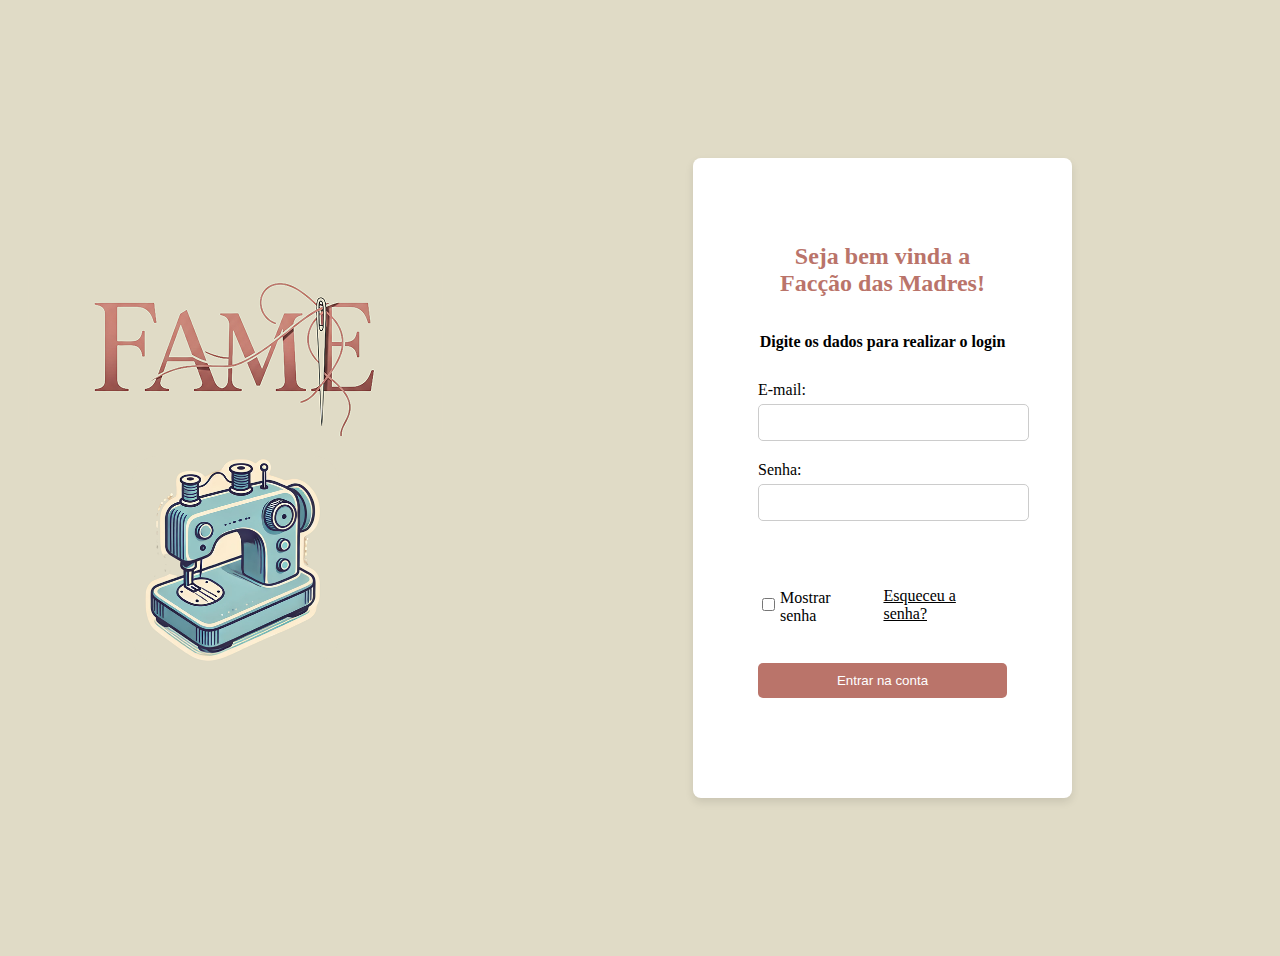
==== index.html @ cc5d02c4 "Inicializando a tela inicial(login) e adicionando a pasta de imagens" ====
<!DOCTYPE html>
<html lang="pt-br">
<head>
    <meta charset="UTF-8">
    <meta name="viewport" content="width=device-width, initial-scale=1.0">
    <link rel="stylesheet" href="https://cdnjs.cloudflare.com/ajax/libs/font-awesome/6.5.1/css/all.min.css">
    <link rel="stylesheet" href="/styles/style.css">
    <title>login</title>
</head>
<body>
    <div class="container">
    <div class="home-login">
        <img src="/imagens/logo.png" alt="">
        <img src="/imagens/imagem1.png" alt="" class="imagemMaquina">
    </div>

    <div class="login-form">
        <form action="#" class="forms">
           <h2 class="titulo-form">Seja bem vinda a Facção das Madres!</h2>
           <p class="texto">Digite os dados para realizar o login</p>

           <label for="email" class="email">E-mail:</label>
           <input type="text" name="email" id="email">

           <label for="senha">Senha:</label>
           <input type="password" name="senha" id="senha">

           <div class="senha-opcoes">
            <input type="checkbox" name="senhaMostrar" id="senhaMostrar">
            <label for="senhaMostrar">Mostrar senha</label>
            <p class="esqueceu">Esqueceu a senha?</p>
        </div>
        

           <button type="submit">Entrar na conta</button>
        </form>
    </div>
</div>
</body>
</html>
---- styles/style.css ----
:root{
    --cor-fundo: #E0DBC6;
    --cor-botao-costureira: #FFE492;
    --cor-botao-contratante: #BA746A;
    --cor-titulo: #BA746A;
    --cor-botao-inscrever: #4F9CF9;
    --cor-texto-botao-costureira: #1D1D1D;
    --cor-texto: #fff;
}

body{
    background-color: var(--cor-fundo);
}

.container {
    display: flex;
    justify-content: space-around;
    align-items: center;
    height: 100vh;
    padding: 20px;
}

.home-login {
    display: flex;
    flex-direction: column;
    align-items: center;
    flex: 1;
    margin-right: 250px;
}

.home-login .logo{
    width: 60%;
}

.home-login .imagemMaquina{
    object-fit: cover;
    width: 50%; 
    height: auto; 
    margin: 20px;
}

.login-form {
    display: flex;
    flex-direction: column;
    align-items: center;
    flex: 1;
    height: 75vh;
    background-color: var(--cor-texto);
    padding: 20px;
    box-shadow: 0 4px 8px rgba(0, 0, 0, 0.1); 
    max-width: 400px; 
    max-height: 600px; 
    margin: auto; 
    border-radius: 8px;
    margin-right: 180px;
}

.forms {
    margin: 45px;
    display: flex;
    flex-direction: column;
}

.titulo-form {
    margin-bottom: 20px;
    text-align: center;
}

.texto {
    margin-bottom: 20px;
    text-align: center;
    font-weight: 600;
}

label {
    margin: 10px 0 5px 0;
}

.titulo-form{
    color: var(--cor-titulo);
}

input[type="text"], input[type="password"] {
    padding: 10px;
    margin-bottom: 10px;
    width: 100%;
    max-width: 300px;
    border: 1px solid #ccc;
    border-radius: 5px;
}

button {
    padding: 10px 20px;
    border: none;
    background-color: var(--cor-titulo);
    color: var(--cor-texto);
    border-radius: 5px;
    cursor: pointer;
    transition: background-color 0.3s;
}


.senha-opcoes {
    display: flex;
    align-items: center;
    justify-content: space-between;
    width: 100%;
    margin-top: 16px;
}

.senha-opcoes input[type="checkbox"] {
    margin-right: 5px; 
}

.senha-opcoes label {
    margin-right: auto; 
}


.senha-opcoes .esqueceu {
    margin: 40px;
    cursor: pointer;
    text-decoration:underline;
    
}
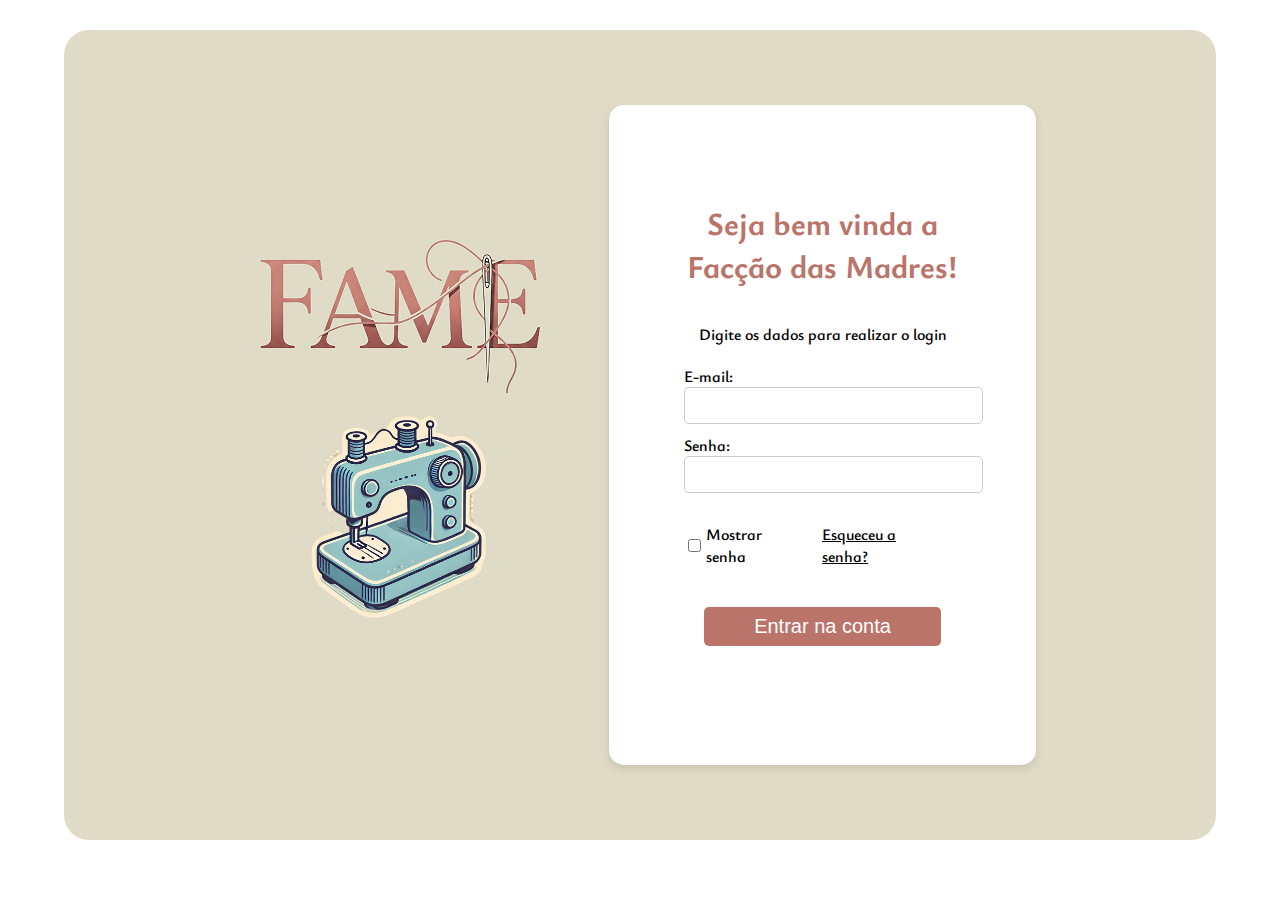
==== commit b29984ac: "Adicinei a responsividade e o javascript" ====
--- a/index.html
+++ b/index.html
@@ -4,19 +4,19 @@
     <meta charset="UTF-8">
     <meta name="viewport" content="width=device-width, initial-scale=1.0">
     <link rel="stylesheet" href="https://cdnjs.cloudflare.com/ajax/libs/font-awesome/6.5.1/css/all.min.css">
-    <link rel="stylesheet" href="/styles/style.css">
+    <link rel="stylesheet" href="styles/style.css">
     <title>login</title>
 </head>
 <body>
     <div class="container">
     <div class="home-login">
-        <img src="/imagens/logo.png" alt="">
-        <img src="/imagens/imagem1.png" alt="" class="imagemMaquina">
+        <img src="./imagens/logo.png" alt="">
+        <img src="./imagens/imagem1.png" alt="" class="imagemMaquina">
     </div>
 
     <div class="login-form">
-        <form action="#" class="forms">
-           <h2 class="titulo-form">Seja bem vinda a Facção das Madres!</h2>
+        <form action="#" class="forms" onsubmit="enviar(event)">
+           <h1 class="titulo-form">Seja bem vinda a Facção das Madres!</h1>
            <p class="texto">Digite os dados para realizar o login</p>
 
            <label for="email" class="email">E-mail:</label>
@@ -36,5 +36,6 @@
         </form>
     </div>
 </div>
+<script src="js/script.js"></script>
 </body>
 </html>--- a/styles/style.css
+++ b/styles/style.css
@@ -1,3 +1,4 @@
+@import url('https://fonts.googleapis.com/css2?family=Indie+Flower&family=Inter:ital,opsz,wght@0,14..32,100..900;1,14..32,100..900&family=Italianno&family=Ysabeau+Infant:ital,wght@0,1..1000;1,1..1000&display=swap');
 :root{
     --cor-fundo: #E0DBC6;
     --cor-botao-costureira: #FFE492;
@@ -6,18 +7,27 @@
     --cor-botao-inscrever: #4F9CF9;
     --cor-texto-botao-costureira: #1D1D1D;
     --cor-texto: #fff;
+    --cor-fundo-login: #E0DBC6
+    
 }
 
 body{
-    background-color: var(--cor-fundo);
+    background-color: var(--cor-texto);
+    font-family: "Ysabeau Infant", serif;
+    font-size: 16px
+    
 }
 
 .container {
     display: flex;
+    flex-wrap: wrap;
     justify-content: space-around;
     align-items: center;
-    height: 100vh;
-    padding: 20px;
+    height: 90vh;
+    width: 90vw; 
+    margin: 30px auto; 
+    background-color: var(--cor-fundo);
+    border-radius: 25px;
 }
 
 .home-login {
@@ -25,8 +35,9 @@
     flex-direction: column;
     align-items: center;
     flex: 1;
-    margin-right: 250px;
+    margin-left: 130px
 }
+
 
 .home-login .logo{
     width: 60%;
@@ -46,12 +57,12 @@
     flex: 1;
     height: 75vh;
     background-color: var(--cor-texto);
-    padding: 20px;
+    padding: 30px;
     box-shadow: 0 4px 8px rgba(0, 0, 0, 0.1); 
     max-width: 400px; 
     max-height: 600px; 
     margin: auto; 
-    border-radius: 8px;
+    border-radius: 15px;
     margin-right: 180px;
 }
 
@@ -59,6 +70,7 @@
     margin: 45px;
     display: flex;
     flex-direction: column;
+    font-weight: 600;
 }
 
 .titulo-form {
@@ -69,12 +81,8 @@
 .texto {
     margin-bottom: 20px;
     text-align: center;
-    font-weight: 600;
 }
 
-label {
-    margin: 10px 0 5px 0;
-}
 
 .titulo-form{
     color: var(--cor-titulo);
@@ -90,13 +98,15 @@
 }
 
 button {
-    padding: 10px 20px;
+    padding: 8px 20px;
     border: none;
     background-color: var(--cor-titulo);
     color: var(--cor-texto);
     border-radius: 5px;
     cursor: pointer;
     transition: background-color 0.3s;
+    font-size: 20px;
+    margin: 20px
 }
 
 
@@ -105,7 +115,6 @@
     align-items: center;
     justify-content: space-between;
     width: 100%;
-    margin-top: 16px;
 }
 
 .senha-opcoes input[type="checkbox"] {
@@ -118,8 +127,27 @@
 
 
 .senha-opcoes .esqueceu {
-    margin: 40px;
+    margin: 20px;
     cursor: pointer;
     text-decoration:underline;
     
 }
+@media (max-width: 1024px) {
+    .container {
+        flex-direction: column; 
+        justify-content: center;
+        height: 700px;
+        padding: 10px ;
+    }
+
+    .home-login {
+        display:none;
+    }
+
+    .login-form {
+        max-width: 300px;
+        max-height: 900px;
+        margin-right: 0;
+    }
+}
+
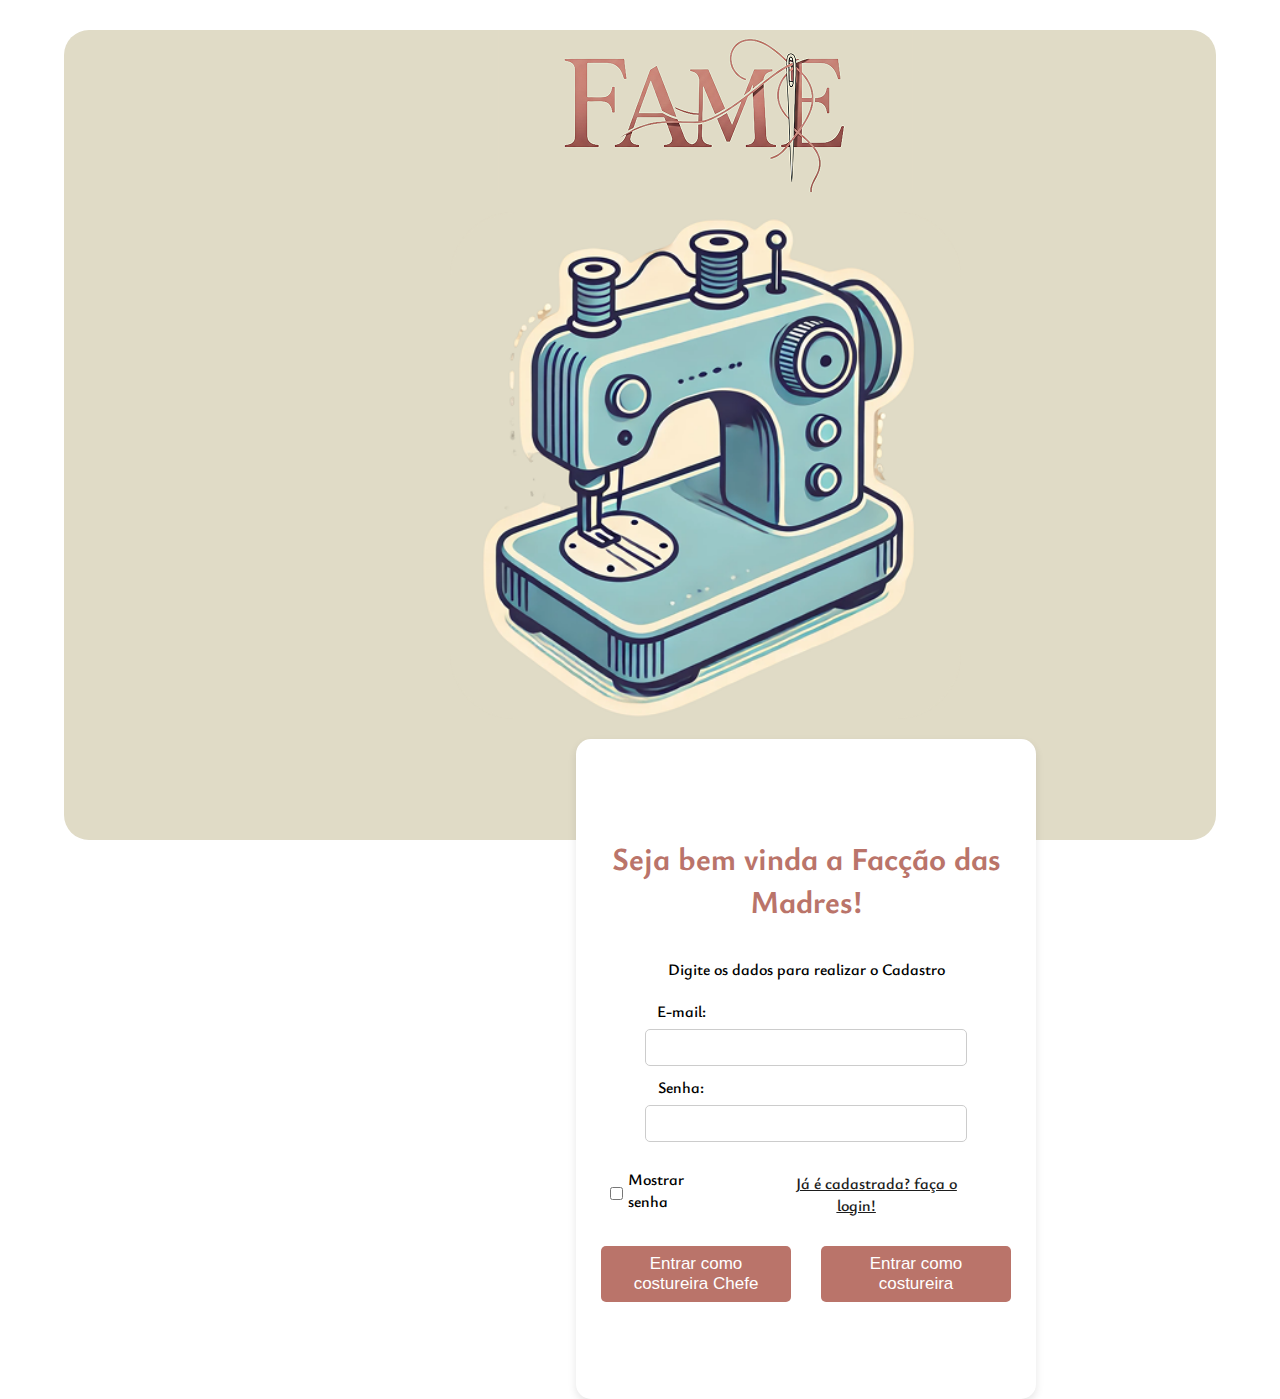
==== commit a8d3872d: "Adicionando botões na tela de login e cadastro" ====
--- a/index.html
+++ b/index.html
@@ -5,7 +5,7 @@
     <meta name="viewport" content="width=device-width, initial-scale=1.0">
     <link rel="stylesheet" href="https://cdnjs.cloudflare.com/ajax/libs/font-awesome/6.5.1/css/all.min.css">
     <link rel="stylesheet" href="styles/style.css">
-    <title>login</title>
+    <title>Cadastro</title>
 </head>
 <body>
     <div class="container">
@@ -16,26 +16,29 @@
 
     <div class="login-form">
         <form action="#" class="forms" onsubmit="enviar(event)">
+
            <h1 class="titulo-form">Seja bem vinda a Facção das Madres!</h1>
-           <p class="texto">Digite os dados para realizar o login</p>
+           <p class="texto">Digite os dados para realizar o Cadastro</p>
 
            <label for="email" class="email">E-mail:</label>
            <input type="text" name="email" id="email">
 
-           <label for="senha">Senha:</label>
+           <label for="senha" class="senha">Senha:</label>
            <input type="password" name="senha" id="senha">
 
            <div class="senha-opcoes">
             <input type="checkbox" name="senhaMostrar" id="senhaMostrar">
             <label for="senhaMostrar">Mostrar senha</label>
-            <p class="esqueceu">Esqueceu a senha?</p>
+            <p class="login"> <a href="login.html" class="login">Já é cadastrada? faça o login!</a></p>
         </div>
         
-
-           <button type="submit">Entrar na conta</button>
+         <div class="botoes-opcoes">
+           <button type="submit" id="btnChefe">Entrar como costureira Chefe </button>
+           <button type="submit" id="btnCostureira">Entrar como costureira</button>
+        </div>
         </form>
     </div>
 </div>
-<script src="js/script.js"></script>
+<script src="js/cadastro.js"></script>
 </body>
 </html>--- a/styles/style.css
+++ b/styles/style.css
@@ -66,11 +66,17 @@
     margin-right: 180px;
 }
 
+label{
+    margin-right: 250px;
+    margin-bottom: 7px;
+}
+
 .forms {
     margin: 45px;
     display: flex;
     flex-direction: column;
     font-weight: 600;
+    align-items:center;
 }
 
 .titulo-form {
@@ -97,6 +103,14 @@
     border-radius: 5px;
 }
 
+.botoes-opcoes {
+    display: flex;
+    justify-content: center; 
+    gap: 10px; 
+    width: 100%;
+    max-width: 400px; 
+}
+
 button {
     padding: 8px 20px;
     border: none;
@@ -105,9 +119,12 @@
     border-radius: 5px;
     cursor: pointer;
     transition: background-color 0.3s;
-    font-size: 20px;
-    margin: 20px
+    font-size: 17px;
+    margin: 10px; 
+    flex: 1; 
+    min-width: 190px; 
 }
+
 
 
 .senha-opcoes {
@@ -126,11 +143,19 @@
 }
 
 
-.senha-opcoes .esqueceu {
+.senha-opcoes .esqueceu, .senha-opcoes .login{
     margin: 20px;
     cursor: pointer;
     text-decoration:underline;
     
+    
+}
+
+.senha-opcoes .login{
+    text-decoration: none;
+    color: var(--cor-texto-botao-costureira);
+    text-align: center;
+    text-decoration: underline;
 }
 @media (max-width: 1024px) {
     .container {
